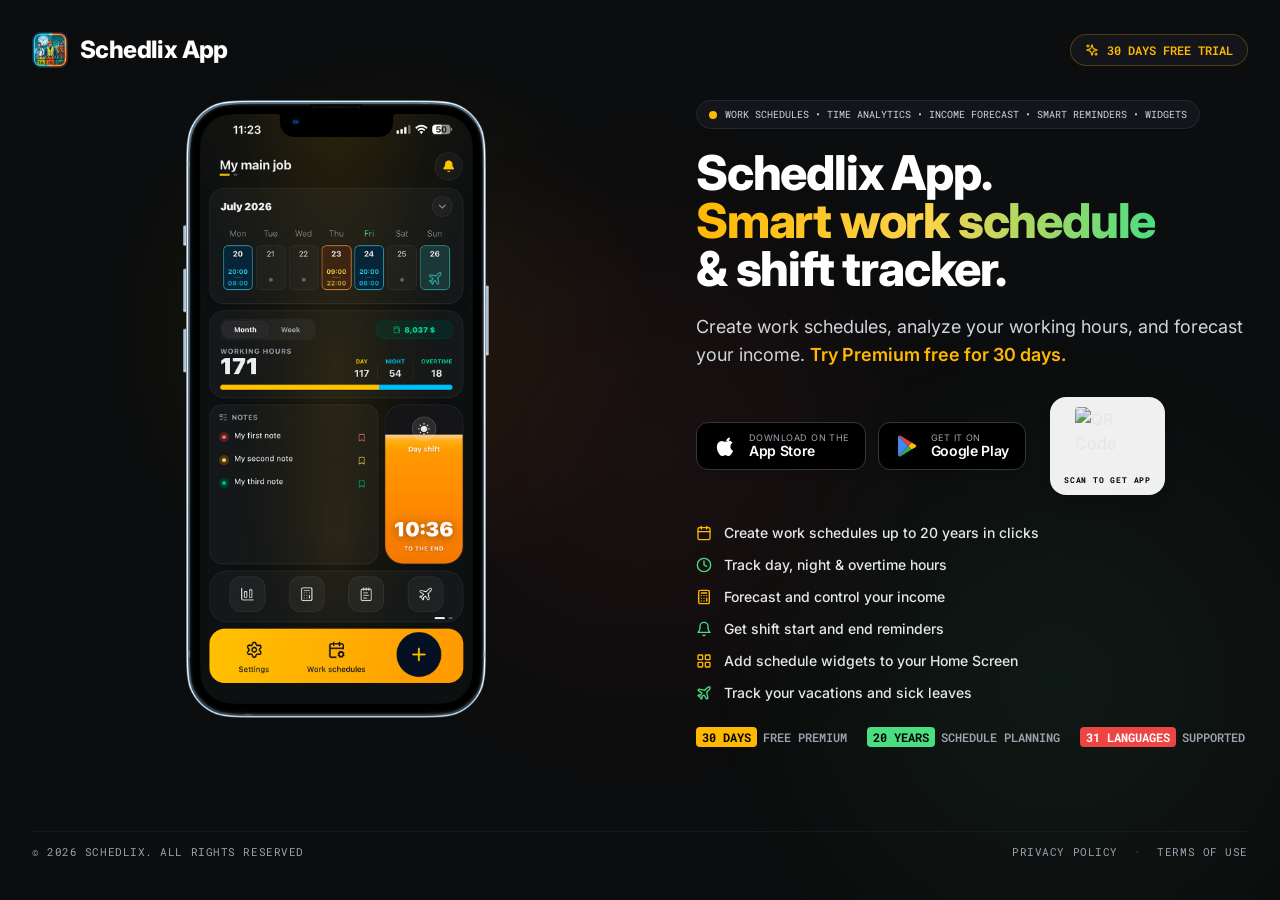
==== index.html @ b30e548a "Update index.html" ====
<!DOCTYPE html>
<html lang="en" class="h-full">
<head>
    <meta charset="UTF-8">
    <meta name="viewport" content="width=device-width, initial-scale=1.0, viewport-fit=cover">
    <title>Schedlix — Smart Work Schedule & Shift Tracker, Hours & Income</title>
    <meta name="description" content="Schedlix — smart work schedule and shift tracker. Analyze working hours and forecast your income. Try Premium free for 30 days." />
    
    <!-- Alternate Language Links for SEO -->
    <link rel="alternate" hreflang="en" href="https://schedlix-app.github.io/">
    <link rel="alternate" hreflang="uk" href="https://schedlix-app.github.io/ua/">
    <link rel="alternate" hreflang="x-default" href="https://schedlix-app.github.io/">

    <!-- Mobile Status Bar & Theme Color (Matches Dark App Theme) -->
    <meta name="theme-color" content="#0c0d0e">
    <meta name="theme-color" media="(prefers-color-scheme: dark)" content="#0c0d0e">
    <meta name="theme-color" media="(prefers-color-scheme: light)" content="#0c0d0e">
    <meta name="color-scheme" content="dark">
    <meta name="apple-mobile-web-app-capable" content="yes">
    <meta name="apple-mobile-web-app-status-bar-style" content="black-translucent">
    <meta name="msapplication-navbutton-color" content="#0c0d0e">

    <!-- Preload Hero LCP Image -->
    <link rel="preload" as="image" href="ENG/mockup1.png" type="image/png" fetchpriority="high">

    <!-- Favicon & App Icons -->
    <link rel="icon" type="image/x-icon" href="favicon.ico">
    <link rel="icon" type="image/png" sizes="32x32" href="favicon-32x32.png">
    <link rel="icon" type="image/png" sizes="16x16" href="favicon-16x16.png">
    <link rel="apple-touch-icon" sizes="180x180" href="apple-touch-icon.png">
    <link rel="manifest" href="site.webmanifest">

    <!-- Production Compiled Stylesheet (0 render-blocking JS, instant render) -->
    <link rel="stylesheet" href="style.css?v=2.0">

    <!-- Non-render-blocking Google Fonts with preconnect & async load -->
    <link rel="preconnect" href="https://fonts.googleapis.com">
    <link rel="preconnect" href="https://fonts.gstatic.com" crossorigin>
    <link rel="preload" as="style" href="https://fonts.googleapis.com/css2?family=Inter:wght@400;500;600;700;800&family=Roboto+Mono:wght@500;700&display=swap">
    <link rel="stylesheet" href="https://fonts.googleapis.com/css2?family=Inter:wght@400;500;600;700;800&family=Roboto+Mono:wght@500;700&display=swap" media="print" onload="this.media='all'">
    <noscript>
        <link rel="stylesheet" href="https://fonts.googleapis.com/css2?family=Inter:wght@400;500;600;700;800&family=Roboto+Mono:wght@500;700&display=swap">
    </noscript>
    <style>
        /* Reddish Neon Glow between mockup and hero text (Desktop Only) */
        .ambient-glow-red {
            display: none;
        }
        @media (min-width: 1024px) {
            .ambient-glow-red {
                display: block;
                position: fixed;
                top: 50%;
                left: 50%;
                transform: translate(-50%, -50%);
                width: 48vw;
                height: 48vw;
                max-width: 600px;
                max-height: 600px;
                background: radial-gradient(circle, rgba(239, 68, 68, 0.065) 0%, rgba(220, 38, 38, 0.035) 45%, rgba(239, 68, 68, 0) 70%);
                filter: blur(50px);
                z-index: 0;
                pointer-events: none;
            }
        }
    </style>
</head>
<body class="min-h-screen flex flex-col justify-between font-sans antialiased selection:bg-app-yellow selection:text-black overflow-x-hidden sm:p-6 lg:p-8">

    <!-- Ambient Glow Backgrounds -->
    <div class="ambient-glow-yellow"></div>
    <div class="ambient-glow-red"></div>
    <div class="ambient-glow-green"></div>

    <!-- Header -->
    <header class="w-full max-w-6xl xl:max-w-7xl mx-auto flex items-center justify-end lg:justify-between relative z-10 shrink-0 mb-2 sm:mb-6">
        <a href="https://schedlix-app.github.io/" class="hidden lg:flex items-center gap-3 group cursor-pointer">
            <div class="w-9 h-9 bg-app-panel border border-app-border rounded-lg flex items-center justify-center text-app-yellow shadow-md group-hover:border-app-yellow/50 transition-colors overflow-hidden [transform:translateZ(0)]" style="border-radius: 8px;">
                <img src="img/icon.png" alt="Schedlix Logo" width="36" height="36" class="w-full h-full object-cover rounded-lg" style="border-radius: 8px;" onerror="this.style.display='none'">
            </div>
            <span class="text-2xl font-extrabold tracking-tight text-white group-hover:text-app-yellow transition-colors">Schedlix App</span>
        </a>
        
        <div class="trial-badge flex items-center gap-2 bg-app-panel/90 border border-app-yellow/45 px-3.5 py-1.5 rounded-full text-xs font-mono text-app-yellow shrink-0">
            <svg class="w-3.5 h-3.5 shrink-0 animate-pulse" viewBox="0 0 24 24" fill="none" stroke="currentColor" stroke-width="2" stroke-linecap="round" stroke-linejoin="round">
                <path d="m12 3-1.912 5.813a2 2 0 0 1-1.275 1.275L3 12l5.813 1.912a2 2 0 0 1 1.275 1.275L12 21l1.912-5.813a2 2 0 0 1 1.275-1.275L21 12l-5.813-1.912a2 2 0 0 1-1.275-1.275L12 3Z"/>
                <path d="M5 3v4"/>
                <path d="M19 17v4"/>
                <path d="M3 5h4"/>
                <path d="M17 19h4"/>
            </svg>
            <span class="font-semibold whitespace-nowrap">30 DAYS FREE TRIAL</span>
        </div>
    </header>

    <!-- Main Hero Center Section -->
    <main class="w-full max-w-6xl xl:max-w-7xl mx-auto my-0 lg:my-auto flex-grow flex flex-col lg:flex-row items-center lg:items-start justify-center gap-1 sm:gap-6 lg:gap-14 relative z-10 py-0 sm:py-4 lg:py-2">
        
        <!-- Mobile-Only Top Text (Appears First on Mobile) -->
        <div class="block lg:hidden w-full text-left pt-0">
            <h1 class="hero-title">
                <span class="block">Schedlix App.</span>
                <span class="text-transparent bg-clip-text bg-gradient-to-r from-app-yellow via-amber-300 to-app-green whitespace-nowrap">Smart work schedule</span><br>
                <span class="whitespace-nowrap">& shift tracker.</span>
            </h1>

            <!-- Mobile Download Badges (Above Mockup - Centered) -->
            <div class="flex flex-wrap items-center justify-center gap-3.5" style="margin-top: 22px; margin-bottom: 22px;">
                <!-- App Store Button -->
                <a href="https://apps.apple.com/us/app/schedlix/id6773795953" target="_blank" rel="noopener noreferrer" class="inline-flex items-center gap-3.5 bg-black hover:bg-[#1a1c22] border border-[#333742] text-white px-5 py-3 rounded-2xl transition-all shadow-lg hover:scale-[1.02] active:scale-95">
                    <svg class="w-7 h-7 fill-current shrink-0" viewBox="0 0 24 24">
                        <path d="M18.71 19.5c-.83 1.24-1.71 2.45-3.05 2.47-1.34.03-1.77-.79-3.29-.79-1.53 0-2 .77-3.27.82-1.31.05-2.3-1.32-3.14-2.53C4.25 17 2.94 12.45 4.7 9.39c.87-1.52 2.43-2.48 4.12-2.51 1.28-.02 2.5.87 3.29.87.78 0 2.26-1.07 3.81-.91.65.03 2.47.26 3.64 1.98-.09.06-2.17 1.28-2.15 3.81.03 3.02 2.65 4.03 2.68 4.04-.03.07-.42 1.44-1.38 2.83M15.97 6.37c.61-.75 1.04-1.8 0.92-2.85-.9.04-2 .6-2.65 1.35-.58.67-1.09 1.74-.95 2.77.99.08 2.03-.52 2.68-1.27z"/>
                    </svg>
                    <div class="flex flex-col text-left">
                        <span class="text-[10px] uppercase tracking-wider text-gray-400 leading-none mb-0.5">Download on the</span>
                        <span class="text-base font-bold tracking-tight leading-tight">App Store</span>
                    </div>
                </a>

                <!-- Google Play Button -->
                <button onclick="alert('Android version coming soon!')" type="button" class="inline-flex items-center gap-3.5 bg-black hover:bg-[#1a1c22] border border-[#333742] text-white px-5 py-3 rounded-2xl transition-all shadow-lg hover:scale-[1.02] active:scale-95 text-left">
                    <svg class="w-7 h-7 shrink-0" viewBox="0 0 24 24">
                        <path fill="#4285F4" d="M3.61 1.81L13.19 12 3.61 22.19c-.36-.36-.61-.91-.61-1.59V3.4c0-.68.25-1.23.61-1.59z"/>
                        <path fill="#FBBC04" d="M16.59 8.61L13.19 12l3.4 3.39 3.87-2.23c1.1-.64 1.1-1.68 0-2.32l-3.87-2.23z"/>
                        <path fill="#EA4335" d="M13.19 12L3.61 1.81c.5-.5 1.34-.56 2.09-.13l10.89 6.93L13.19 12z"/>
                        <path fill="#34A853" d="M13.19 12l3.4 3.39-10.89 6.93c-.75.43-1.59.37-2.09-.13L13.19 12z"/>
                    </svg>
                    <div class="flex flex-col text-left">
                        <span class="text-[10px] uppercase tracking-wider text-gray-400 leading-none mb-0.5">GET IT ON</span>
                        <span class="text-base font-bold tracking-tight leading-tight">Google Play</span>
                    </div>
                </button>
            </div>

            <p class="text-gray-200 text-[16px] sm:text-lg leading-relaxed font-normal mb-3.5">
                Create work schedules, analyze your working hours, and forecast your income. 
                <span class="text-app-yellow font-semibold">Try Premium free for 30 days.</span>
            </p>
        </div>

        <!-- Left Side (Desktop) / 2nd Element (Mobile): Phone Mockup Slideshow -->
        <div class="w-full lg:w-1/2 flex flex-col items-center justify-center shrink-0 my-0 py-0">
            <div class="phone-slideshow-container flex items-center justify-center relative -mx-4 sm:mx-auto my-0 py-0 w-[calc(100%+2rem)] sm:w-full">
                <img id="mockup1" src="ENG/mockup1.png" alt="Schedlix App Screen" fetchpriority="high" decoding="sync" width="1114" height="1764" class="mockup-img absolute inset-0 w-full h-full object-contain object-top transition-opacity duration-700 ease-in-out opacity-100 z-10" style="opacity: 1;">
                <img id="mockup2" src="ENG/mockup2.png" alt="Schedlix App Screen" decoding="async" width="1114" height="1764" class="mockup-img absolute inset-0 w-full h-full object-contain object-top transition-opacity duration-700 ease-in-out opacity-0 z-10" style="opacity: 0;">
            </div>

            <!-- Mobile-Only Download Badges (Immediately Below Mockup) -->
            <div class="flex lg:hidden flex-wrap items-center justify-center gap-3.5 mt-4 sm:mt-5 mb-2">
                <!-- App Store Button -->
                <a href="https://apps.apple.com/us/app/schedlix/id6773795953" target="_blank" rel="noopener noreferrer" class="inline-flex items-center gap-3.5 bg-black hover:bg-[#1a1c22] border border-[#333742] text-white px-5 py-3 rounded-2xl transition-all shadow-lg hover:scale-[1.02] active:scale-95">
                    <svg class="w-7 h-7 fill-current shrink-0" viewBox="0 0 24 24">
                        <path d="M18.71 19.5c-.83 1.24-1.71 2.45-3.05 2.47-1.34.03-1.77-.79-3.29-.79-1.53 0-2 .77-3.27.82-1.31.05-2.3-1.32-3.14-2.53C4.25 17 2.94 12.45 4.7 9.39c.87-1.52 2.43-2.48 4.12-2.51 1.28-.02 2.5.87 3.29.87.78 0 2.26-1.07 3.81-.91.65.03 2.47.26 3.64 1.98-.09.06-2.17 1.28-2.15 3.81.03 3.02 2.65 4.03 2.68 4.04-.03.07-.42 1.44-1.38 2.83M15.97 6.37c.61-.75 1.04-1.8 0.92-2.85-.9.04-2 .6-2.65 1.35-.58.67-1.09 1.74-.95 2.77.99.08 2.03-.52 2.68-1.27z"/>
                    </svg>
                    <div class="flex flex-col text-left">
                        <span class="text-[10px] uppercase tracking-wider text-gray-400 leading-none mb-0.5">Download on the</span>
                        <span class="text-base font-bold tracking-tight leading-tight">App Store</span>
                    </div>
                </a>

                <!-- Google Play Button -->
                <button onclick="alert('Android version coming soon!')" type="button" class="inline-flex items-center gap-3.5 bg-black hover:bg-[#1a1c22] border border-[#333742] text-white px-5 py-3 rounded-2xl transition-all shadow-lg hover:scale-[1.02] active:scale-95 text-left">
                    <svg class="w-7 h-7 shrink-0" viewBox="0 0 24 24">
                        <path fill="#4285F4" d="M3.61 1.81L13.19 12 3.61 22.19c-.36-.36-.61-.91-.61-1.59V3.4c0-.68.25-1.23.61-1.59z"/>
                        <path fill="#FBBC04" d="M16.59 8.61L13.19 12l3.4 3.39 3.87-2.23c1.1-.64 1.1-1.68 0-2.32l-3.87-2.23z"/>
                        <path fill="#EA4335" d="M13.19 12L3.61 1.81c.5-.5 1.34-.56 2.09-.13l10.89 6.93L13.19 12z"/>
                        <path fill="#34A853" d="M13.19 12l3.4 3.39-10.89 6.93c-.75.43-1.59.37-2.09-.13L13.19 12z"/>
                    </svg>
                    <div class="flex flex-col text-left">
                        <span class="text-[10px] uppercase tracking-wider text-gray-400 leading-none mb-0.5">GET IT ON</span>
                        <span class="text-base font-bold tracking-tight leading-tight">Google Play</span>
                    </div>
                </button>
            </div>
        </div>

        <!-- Right Side: Content Column (Top-aligned with Phone Mockup) -->
        <div class="w-full lg:w-1/2 flex flex-col justify-start lg:pt-0">
            
            <!-- Desktop-Only Text Header -->
            <div class="hidden lg:block">
                <div class="inline-flex items-center gap-2 px-3 py-1.5 rounded-full bg-app-panel/90 border border-app-border text-[10px] xl:text-[11px] font-mono text-gray-300 uppercase tracking-normal mb-4 lg:mb-5 shadow-sm whitespace-nowrap">
                    <span class="w-2 h-2 rounded-full bg-app-yellow animate-pulse shrink-0"></span>
                    <span>Work Schedules • Time Analytics • Income Forecast • Smart Reminders • Widgets</span>
                </div>
                <h1 class="text-4xl xl:text-5xl font-extrabold leading-[1.1] mb-4 lg:mb-5 text-white tracking-tight">
                    <span class="block">Schedlix App.</span>
                    <span class="text-transparent bg-clip-text bg-gradient-to-r from-app-yellow via-amber-300 to-app-green whitespace-nowrap">Smart work schedule</span><br>
                    <span class="whitespace-nowrap">& shift tracker.</span>
                </h1>
                <p class="text-gray-300 text-base xl:text-lg leading-relaxed mb-6 lg:mb-7 max-w-xl font-normal">
                    Create work schedules, analyze your working hours, and forecast your income. 
                    <span class="text-app-yellow font-semibold">Try Premium free for 30 days.</span>
                </p>
            </div>

            <!-- Desktop-Only Download Badges + QR Code -->
            <div class="hidden lg:flex flex-wrap items-center justify-start gap-6 mb-6 lg:mb-7">
                <!-- Badges -->
                <div class="flex items-center gap-3 shrink-0">
                    <!-- App Store Button -->
                    <a href="https://apps.apple.com/us/app/schedlix/id6773795953" target="_blank" rel="noopener noreferrer" class="inline-flex items-center gap-3 bg-black hover:bg-[#1a1c22] border border-[#333742] text-white px-4 py-2.5 rounded-xl transition-all shadow-md hover:scale-[1.02]">
                        <svg class="w-6 h-6 fill-current shrink-0" viewBox="0 0 24 24">
                            <path d="M18.71 19.5c-.83 1.24-1.71 2.45-3.05 2.47-1.34.03-1.77-.79-3.29-.79-1.53 0-2 .77-3.27.82-1.31.05-2.3-1.32-3.14-2.53C4.25 17 2.94 12.45 4.7 9.39c.87-1.52 2.43-2.48 4.12-2.51 1.28-.02 2.5.87 3.29.87.78 0 2.26-1.07 3.81-.91.65.03 2.47.26 3.64 1.98-.09.06-2.17 1.28-2.15 3.81.03 3.02 2.65 4.03 2.68 4.04-.03.07-.42 1.44-1.38 2.83M15.97 6.37c.61-.75 1.04-1.8 0.92-2.85-.9.04-2 .6-2.65 1.35-.58.67-1.09 1.74-.95 2.77.99.08 2.03-.52 2.68-1.27z"/>
                        </svg>
                        <div class="flex flex-col text-left">
                            <span class="text-[9px] uppercase tracking-wider text-gray-400 leading-none">Download on the</span>
                            <span class="text-sm font-semibold tracking-tight leading-tight">App Store</span>
                        </div>
                    </a>

                    <!-- Google Play Button -->
                    <button onclick="alert('Android version coming soon!')" type="button" class="inline-flex items-center gap-3 bg-black hover:bg-[#1a1c22] border border-[#333742] text-white px-4 py-2.5 rounded-xl transition-all shadow-md hover:scale-[1.02] text-left">
                        <svg class="w-6 h-6 shrink-0" viewBox="0 0 24 24">
                            <path fill="#4285F4" d="M3.61 1.81L13.19 12 3.61 22.19c-.36-.36-.61-.91-.61-1.59V3.4c0-.68.25-1.23.61-1.59z"/>
                            <path fill="#FBBC04" d="M16.59 8.61L13.19 12l3.4 3.39 3.87-2.23c1.1-.64 1.1-1.68 0-2.32l-3.87-2.23z"/>
                            <path fill="#EA4335" d="M13.19 12L3.61 1.81c.5-.5 1.34-.56 2.09-.13l10.89 6.93L13.19 12z"/>
                            <path fill="#34A853" d="M13.19 12l3.4 3.39-10.89 6.93c-.75.43-1.59.37-2.09-.13L13.19 12z"/>
                        </svg>
                        <div class="flex flex-col text-left">
                            <span class="text-[9px] uppercase tracking-wider text-gray-400 leading-none">GET IT ON</span>
                            <span class="text-sm font-semibold tracking-tight leading-tight">Google Play</span>
                        </div>
                    </button>
                </div>

                <!-- QR Code -->
                <div class="bg-[#f0f0f0] rounded-2xl p-2.5 flex flex-col items-center justify-center w-[115px] shadow-lg hover:scale-105 transition-transform shrink-0">
                    <img src="https://api.qrserver.com/v1/create-qr-code/?size=120x120&data=https://schedlix-app.github.io/&color=121212&bgcolor=f0f0f0" alt="QR Code" class="w-16 h-16 mb-1 rounded mix-blend-multiply">
                    <span class="font-mono text-[8px] font-bold text-black uppercase tracking-widest text-center leading-tight">Scan to get app</span>
                </div>
            </div>

            <!-- Features List -->
            <div class="flex flex-col gap-2.5 lg:gap-3 my-6 sm:my-0 sm:mb-5 lg:mb-6 max-w-xl w-fit mx-auto lg:mx-0">
                <div class="flex items-center gap-3 text-sm text-gray-200">
                    <svg class="w-4 h-4 text-app-yellow shrink-0" viewBox="0 0 24 24" fill="none" stroke="currentColor" stroke-width="2" stroke-linecap="round" stroke-linejoin="round"><path d="M8 2v4"/><path d="M16 2v4"/><rect width="18" height="18" x="3" y="4" rx="2"/><path d="M3 10h18"/></svg>
                    <span class="font-medium">Create work schedules up to 20 years in clicks</span>
                </div>
                <div class="flex items-center gap-3 text-sm text-gray-200">
                    <svg class="w-4 h-4 text-app-green shrink-0" viewBox="0 0 24 24" fill="none" stroke="currentColor" stroke-width="2" stroke-linecap="round" stroke-linejoin="round"><circle cx="12" cy="12" r="10"/><polyline points="12 6 12 12 16 14"/></svg>
                    <span class="font-medium">Track day, night & overtime hours</span>
                </div>
                <div class="flex items-center gap-3 text-sm text-gray-200">
                    <svg class="w-4 h-4 text-app-yellow shrink-0" viewBox="0 0 24 24" fill="none" stroke="currentColor" stroke-width="2" stroke-linecap="round" stroke-linejoin="round"><rect width="16" height="20" x="4" y="2" rx="2"/><line x1="8" x2="16" y1="6" y2="6"/><line x1="16" x2="16" y1="14" y2="18"/><path d="M16 10h.01"/><path d="M12 10h.01"/><path d="M8 10h.01"/><path d="M12 14h.01"/><path d="M8 14h.01"/><path d="M12 18h.01"/><path d="M8 18h.01"/></svg>
                    <span class="font-medium">Forecast and control your income</span>
                </div>
                <div class="flex items-center gap-3 text-sm text-gray-200">
                    <svg class="w-4 h-4 text-app-green shrink-0" viewBox="0 0 24 24" fill="none" stroke="currentColor" stroke-width="2" stroke-linecap="round" stroke-linejoin="round"><path d="M6 8a6 6 0 0 1 12 0c0 7 3 9 3 9H3s3-2 3-9"/><path d="M10.3 21a1.94 1.94 0 0 0 3.4 0"/></svg>
                    <span class="font-medium">Get shift start and end reminders</span>
                </div>
                <div class="flex items-center gap-3 text-sm text-gray-200">
                    <svg class="w-4 h-4 text-app-yellow shrink-0" viewBox="0 0 24 24" fill="none" stroke="currentColor" stroke-width="2" stroke-linecap="round" stroke-linejoin="round"><rect width="7" height="7" x="3" y="3" rx="1"/><rect width="7" height="7" x="14" y="3" rx="1"/><rect width="7" height="7" x="14" y="14" rx="1"/><rect width="7" height="7" x="3" y="14" rx="1"/></svg>
                    <span class="font-medium">Add schedule widgets to your Home Screen</span>
                </div>
                <div class="flex items-center gap-3 text-sm text-gray-200">
                    <svg class="w-4 h-4 text-app-green shrink-0" viewBox="0 0 24 24" fill="none" stroke="currentColor" stroke-width="2" stroke-linecap="round" stroke-linejoin="round"><path d="M17.8 19.2 16 11l3.5-3.5C21 6 21.5 4 21 3c-1-.5-3 0-4.5 1.5L13 8 4.8 6.2c-.5-.1-.9.1-1.1.5l-.3.5c-.2.5-.1 1 .3 1.3L9 12l-2 3H4l-1 1 3 2 2 3 1-1v-3l3-2 3.5 5.3c.3.4.8.5 1.3.3l.5-.2c.4-.3.6-.7.5-1.2z"/></svg>
                    <span class="font-medium">Track your vacations and sick leaves</span>
                </div>
            </div>

            <!-- Stats / Badges (Strict 1 Row on All Devices) -->
            <div class="stats-badges-row">
                <div class="stats-badge-item">
                    <span class="bg-app-yellow text-black text-[8px] sm:text-xs px-1.5 py-0.5 rounded font-bold whitespace-nowrap">30 DAYS</span>
                    <span class="whitespace-nowrap">Free Premium</span>
                </div>
                <div class="stats-badge-item">
                    <span class="bg-app-green text-black text-[8px] sm:text-xs px-1.5 py-0.5 rounded font-bold whitespace-nowrap">20 YEARS</span>
                    <span class="whitespace-nowrap">Schedule Planning</span>
                </div>
                <div class="stats-badge-item">
                    <span class="bg-red-500 text-white text-[8px] sm:text-xs px-1.5 py-0.5 rounded font-bold whitespace-nowrap">31 LANGUAGES</span>
                    <span class="whitespace-nowrap">Supported</span>
                </div>
            </div>

        </div>
    </main>

    <!-- Footer -->
    <footer class="w-full max-w-6xl xl:max-w-7xl mx-auto py-2 relative z-10 flex flex-col sm:flex-row items-center justify-between gap-2 font-mono text-[11px] text-app-muted uppercase tracking-wider shrink-0 border-t border-app-border/50 pt-3">
        <p>&copy; 2026 Schedlix. ALL RIGHTS RESERVED</p>
        <div class="flex items-center gap-4">
            <a href="https://schedlix-app.github.io/legal/privacy.html" target="_blank" rel="noopener noreferrer" class="hover:text-white transition-colors duration-200">PRIVACY POLICY</a>
            <span class="text-app-border">•</span>
            <a href="https://schedlix-app.github.io/legal/terms.html" target="_blank" rel="noopener noreferrer" class="hover:text-white transition-colors duration-200">TERMS OF USE</a>
        </div>
    </footer>

    <!-- Image Preloader & Slideshow Script -->
    <script>
        const totalMockups = 11;
        const preloadedImages = [];

        // Preload all 11 mockups into browser cache from ENG folder
        for (let i = 1; i <= totalMockups; i++) {
            const img = new Image();
            img.src = `ENG/mockup${i}.png`;
            preloadedImages.push(img);
        }

        let currentIndex = 0;
        let activeElement = 1;
        const imgEl1 = document.getElementById('mockup1');
        const imgEl2 = document.getElementById('mockup2');

        function switchSlide() {
            const nextIndex = (currentIndex + 1) % totalMockups;
            const nextSrc = `ENG/mockup${nextIndex + 1}.png`;

            if (activeElement === 1) {
                imgEl2.src = nextSrc;
                imgEl2.style.opacity = '1';
                imgEl1.style.opacity = '0';
                activeElement = 2;
            } else {
                imgEl1.src = nextSrc;
                imgEl1.style.opacity = '1';
                imgEl2.style.opacity = '0';
                activeElement = 1;
            }
            currentIndex = nextIndex;
        }

        // Polite delay before first transition to guarantee instant, rock-solid LCP registration
        setTimeout(() => {
            setInterval(switchSlide, 3200);
        }, 4500);
    </script>
</body>
</html>
---- style.css ----
*,:after,:before{--tw-border-spacing-x:0;--tw-border-spacing-y:0;--tw-translate-x:0;--tw-translate-y:0;--tw-rotate:0;--tw-skew-x:0;--tw-skew-y:0;--tw-scale-x:1;--tw-scale-y:1;--tw-pan-x: ;--tw-pan-y: ;--tw-pinch-zoom: ;--tw-scroll-snap-strictness:proximity;--tw-gradient-from-position: ;--tw-gradient-via-position: ;--tw-gradient-to-position: ;--tw-ordinal: ;--tw-slashed-zero: ;--tw-numeric-figure: ;--tw-numeric-spacing: ;--tw-numeric-fraction: ;--tw-ring-inset: ;--tw-ring-offset-width:0px;--tw-ring-offset-color:#fff;--tw-ring-color:rgba(59,130,246,.5);--tw-ring-offset-shadow:0 0 #0000;--tw-ring-shadow:0 0 #0000;--tw-shadow:0 0 #0000;--tw-shadow-colored:0 0 #0000;--tw-blur: ;--tw-brightness: ;--tw-contrast: ;--tw-grayscale: ;--tw-hue-rotate: ;--tw-invert: ;--tw-saturate: ;--tw-sepia: ;--tw-drop-shadow: ;--tw-backdrop-blur: ;--tw-backdrop-brightness: ;--tw-backdrop-contrast: ;--tw-backdrop-grayscale: ;--tw-backdrop-hue-rotate: ;--tw-backdrop-invert: ;--tw-backdrop-opacity: ;--tw-backdrop-saturate: ;--tw-backdrop-sepia: ;--tw-contain-size: ;--tw-contain-layout: ;--tw-contain-paint: ;--tw-contain-style: }::backdrop{--tw-border-spacing-x:0;--tw-border-spacing-y:0;--tw-translate-x:0;--tw-translate-y:0;--tw-rotate:0;--tw-skew-x:0;--tw-skew-y:0;--tw-scale-x:1;--tw-scale-y:1;--tw-pan-x: ;--tw-pan-y: ;--tw-pinch-zoom: ;--tw-scroll-snap-strictness:proximity;--tw-gradient-from-position: ;--tw-gradient-via-position: ;--tw-gradient-to-position: ;--tw-ordinal: ;--tw-slashed-zero: ;--tw-numeric-figure: ;--tw-numeric-spacing: ;--tw-numeric-fraction: ;--tw-ring-inset: ;--tw-ring-offset-width:0px;--tw-ring-offset-color:#fff;--tw-ring-color:rgba(59,130,246,.5);--tw-ring-offset-shadow:0 0 #0000;--tw-ring-shadow:0 0 #0000;--tw-shadow:0 0 #0000;--tw-shadow-colored:0 0 #0000;--tw-blur: ;--tw-brightness: ;--tw-contrast: ;--tw-grayscale: ;--tw-hue-rotate: ;--tw-invert: ;--tw-saturate: ;--tw-sepia: ;--tw-drop-shadow: ;--tw-backdrop-blur: ;--tw-backdrop-brightness: ;--tw-backdrop-contrast: ;--tw-backdrop-grayscale: ;--tw-backdrop-hue-rotate: ;--tw-backdrop-invert: ;--tw-backdrop-opacity: ;--tw-backdrop-saturate: ;--tw-backdrop-sepia: ;--tw-contain-size: ;--tw-contain-layout: ;--tw-contain-paint: ;--tw-contain-style: }/*! tailwindcss v3.4.17 | MIT License | https://tailwindcss.com*/*,:after,:before{box-sizing:border-box;border:0 solid #e5e7eb}:after,:before{--tw-content:""}:host,html{line-height:1.5;-webkit-text-size-adjust:100%;-moz-tab-size:4;-o-tab-size:4;tab-size:4;font-family:Inter,-apple-system,BlinkMacSystemFont,Segoe UI,Roboto,sans-serif;font-feature-settings:normal;font-variation-settings:normal;-webkit-tap-highlight-color:transparent}body{margin:0;line-height:inherit}hr{height:0;color:inherit;border-top-width:1px}abbr:where([title]){-webkit-text-decoration:underline dotted;text-decoration:underline dotted}h1,h2,h3,h4,h5,h6{font-size:inherit;font-weight:inherit}a{color:inherit;text-decoration:inherit}b,strong{font-weight:bolder}code,kbd,pre,samp{font-family:Roboto Mono,monospace;font-feature-settings:normal;font-variation-settings:normal;font-size:1em}small{font-size:80%}sub,sup{font-size:75%;line-height:0;position:relative;vertical-align:baseline}sub{bottom:-.25em}sup{top:-.5em}table{text-indent:0;border-color:inherit;border-collapse:collapse}button,input,optgroup,select,textarea{font-family:inherit;font-feature-settings:inherit;font-variation-settings:inherit;font-size:100%;font-weight:inherit;line-height:inherit;letter-spacing:inherit;color:inherit;margin:0;padding:0}button,select{text-transform:none}button,input:where([type=button]),input:where([type=reset]),input:where([type=submit]){-webkit-appearance:button;background-color:transparent;background-image:none}:-moz-focusring{outline:auto}:-moz-ui-invalid{box-shadow:none}progress{vertical-align:baseline}::-webkit-inner-spin-button,::-webkit-outer-spin-button{height:auto}[type=search]{-webkit-appearance:textfield;outline-offset:-2px}::-webkit-search-decoration{-webkit-appearance:none}::-webkit-file-upload-button{-webkit-appearance:button;font:inherit}summary{display:list-item}blockquote,dd,dl,figure,h1,h2,h3,h4,h5,h6,hr,p,pre{margin:0}fieldset{margin:0}fieldset,legend{padding:0}menu,ol,ul{list-style:none;margin:0;padding:0}dialog{padding:0}textarea{resize:vertical}input::-moz-placeholder,textarea::-moz-placeholder{opacity:1;color:#9ca3af}input::placeholder,textarea::placeholder{opacity:1;color:#9ca3af}[role=button],button{cursor:pointer}:disabled{cursor:default}audio,canvas,embed,iframe,img,object,svg,video{display:block;vertical-align:middle}img,video{max-width:100%;height:auto}[hidden]:where(:not([hidden=until-found])){display:none}.fixed{position:fixed}.absolute{position:absolute}.relative{position:relative}.inset-0{inset:0}.z-10{z-index:10}.-mx-4{margin-left:-1rem;margin-right:-1rem}.mx-auto{margin-left:auto;margin-right:auto}.my-0{margin-top:0;margin-bottom:0}.my-6{margin-top:1.5rem;margin-bottom:1.5rem}.mb-0\.5{margin-bottom:.125rem}.mb-1{margin-bottom:.25rem}.mb-2{margin-bottom:.5rem}.mb-2\.5{margin-bottom:.625rem}.mb-3\.5{margin-bottom:.875rem}.mb-4{margin-bottom:1rem}.mb-6{margin-bottom:1.5rem}.mt-4{margin-top:1rem}.block{display:block}.flex{display:flex}.inline-flex{display:inline-flex}.hidden{display:none}.h-16{height:4rem}.h-2{height:.5rem}.h-3\.5{height:.875rem}.h-4{height:1rem}.h-6{height:1.5rem}.h-7{height:1.75rem}.h-9{height:2.25rem}.h-full{height:100%}.min-h-screen{min-height:100vh}.w-16{width:4rem}.w-2{width:.5rem}.w-3\.5{width:.875rem}.w-4{width:1rem}.w-6{width:1.5rem}.w-7{width:1.75rem}.w-9{width:2.25rem}.w-\[115px\]{width:115px}.w-\[calc\(100\%\+2rem\)\]{width:calc(100% + 2rem)}.w-fit{width:-moz-fit-content;width:fit-content}.w-full{width:100%}.max-w-6xl{max-width:72rem}.max-w-xl{max-width:36rem}.flex-shrink{flex-shrink:1}.shrink-0{flex-shrink:0}.flex-grow{flex-grow:1}.transform{transform:translate(var(--tw-translate-x),var(--tw-translate-y)) rotate(var(--tw-rotate)) skewX(var(--tw-skew-x)) skewY(var(--tw-skew-y)) scaleX(var(--tw-scale-x)) scaleY(var(--tw-scale-y))}@keyframes pulse{50%{opacity:.5}}.animate-pulse{animation:pulse 2s cubic-bezier(.4,0,.6,1) infinite}.cursor-pointer{cursor:pointer}.flex-col{flex-direction:column}.flex-wrap{flex-wrap:wrap}.flex-nowrap{flex-wrap:nowrap}.items-center{align-items:center}.justify-start{justify-content:flex-start}.justify-end{justify-content:flex-end}.justify-center{justify-content:center}.justify-between{justify-content:space-between}.gap-1{gap:.25rem}.gap-1\.5{gap:.375rem}.gap-2{gap:.5rem}.gap-2\.5{gap:.625rem}.gap-3{gap:.75rem}.gap-3\.5{gap:.875rem}.gap-4{gap:1rem}.gap-6{gap:1.5rem}.overflow-hidden{overflow:hidden}.overflow-x-hidden{overflow-x:hidden}.whitespace-nowrap{white-space:nowrap}.rounded{border-radius:.25rem}.rounded-2xl{border-radius:1rem}.rounded-full{border-radius:9999px}.rounded-xl{border-radius:.75rem}.border{border-width:1px}.border-t{border-top-width:1px}.border-\[\#333742\]{--tw-border-opacity:1;border-color:rgb(51 55 66/var(--tw-border-opacity,1))}.border-app-border{--tw-border-opacity:1;border-color:rgb(35 39 48/var(--tw-border-opacity,1))}.border-app-border\/50{border-color:rgba(35,39,48,.5)}.bg-\[\#f0f0f0\]{--tw-bg-opacity:1;background-color:rgb(240 240 240/var(--tw-bg-opacity,1))}.bg-app-green{--tw-bg-opacity:1;background-color:rgb(74 222 128/var(--tw-bg-opacity,1))}.bg-app-panel{--tw-bg-opacity:1;background-color:rgb(21 23 28/var(--tw-bg-opacity,1))}.bg-app-panel\/90{background-color:rgba(21,23,28,.9)}.bg-app-yellow{--tw-bg-opacity:1;background-color:rgb(255 184 0/var(--tw-bg-opacity,1))}.bg-black{--tw-bg-opacity:1;background-color:rgb(0 0 0/var(--tw-bg-opacity,1))}.bg-gradient-to-r{background-image:linear-gradient(to right,var(--tw-gradient-stops))}.from-app-yellow{--tw-gradient-from:#ffb800 var(--tw-gradient-from-position);--tw-gradient-to:rgba(255,184,0,0) var(--tw-gradient-to-position);--tw-gradient-stops:var(--tw-gradient-from),var(--tw-gradient-to)}.via-amber-300{--tw-gradient-to:rgba(252,211,77,0) var(--tw-gradient-to-position);--tw-gradient-stops:var(--tw-gradient-from),#fcd34d var(--tw-gradient-via-position),var(--tw-gradient-to)}.to-app-green{--tw-gradient-to:#4ade80 var(--tw-gradient-to-position)}.bg-clip-text{-webkit-background-clip:text;background-clip:text}.fill-current{fill:currentColor}.object-contain{-o-object-fit:contain;object-fit:contain}.object-cover{-o-object-fit:cover;object-fit:cover}.object-top{-o-object-position:top;object-position:top}.p-2\.5{padding:.625rem}.px-1\.5{padding-left:.375rem;padding-right:.375rem}.px-3{padding-left:.75rem;padding-right:.75rem}.px-3\.5{padding-left:.875rem;padding-right:.875rem}.px-4{padding-left:1rem;padding-right:1rem}.px-5{padding-left:1.25rem;padding-right:1.25rem}.py-0{padding-top:0;padding-bottom:0}.py-0\.5{padding-top:.125rem;padding-bottom:.125rem}.py-1\.5{padding-top:.375rem;padding-bottom:.375rem}.py-2{padding-top:.5rem;padding-bottom:.5rem}.py-2\.5{padding-top:.625rem;padding-bottom:.625rem}.py-3{padding-top:.75rem;padding-bottom:.75rem}.pb-0{padding-bottom:0}.pt-0{padding-top:0}.pt-3{padding-top:.75rem}.text-left{text-align:left}.text-center{text-align:center}.font-mono{font-family:Roboto Mono,monospace}.font-sans{font-family:Inter,-apple-system,BlinkMacSystemFont,Segoe UI,Roboto,sans-serif}.text-2xl{font-size:1.5rem;line-height:2rem}.text-4xl{font-size:2.25rem;line-height:2.5rem}.text-\[10px\]{font-size:10px}.text-\[11px\]{font-size:11px}.text-\[16px\]{font-size:16px}.text-\[40px\]{font-size:40px}.text-\[8\.5px\]{font-size:8.5px}.text-\[8px\]{font-size:8px}.text-\[9px\]{font-size:9px}.text-base{font-size:1rem;line-height:1.5rem}.text-sm{font-size:.875rem;line-height:1.25rem}.text-xs{font-size:.75rem;line-height:1rem}.font-bold{font-weight:700}.font-extrabold{font-weight:800}.font-medium{font-weight:500}.font-normal{font-weight:400}.font-semibold{font-weight:600}.uppercase{text-transform:uppercase}.leading-\[1\.05\]{line-height:1.05}.leading-\[1\.1\]{line-height:1.1}.leading-none{line-height:1}.leading-relaxed{line-height:1.625}.leading-tight{line-height:1.25}.tracking-normal{letter-spacing:0}.tracking-tight{letter-spacing:-.025em}.tracking-wide{letter-spacing:.025em}.tracking-wider{letter-spacing:.05em}.tracking-widest{letter-spacing:.1em}.text-app-border{--tw-text-opacity:1;color:rgb(35 39 48/var(--tw-text-opacity,1))}.text-app-green{--tw-text-opacity:1;color:rgb(74 222 128/var(--tw-text-opacity,1))}.text-app-muted{--tw-text-opacity:1;color:rgb(156 163 175/var(--tw-text-opacity,1))}.text-app-yellow{--tw-text-opacity:1;color:rgb(255 184 0/var(--tw-text-opacity,1))}.text-black{--tw-text-opacity:1;color:rgb(0 0 0/var(--tw-text-opacity,1))}.text-gray-200{--tw-text-opacity:1;color:rgb(229 231 235/var(--tw-text-opacity,1))}.text-gray-300{--tw-text-opacity:1;color:rgb(209 213 219/var(--tw-text-opacity,1))}.text-gray-400{--tw-text-opacity:1;color:rgb(156 163 175/var(--tw-text-opacity,1))}.text-transparent{color:transparent}.text-white{--tw-text-opacity:1;color:rgb(255 255 255/var(--tw-text-opacity,1))}.antialiased{-webkit-font-smoothing:antialiased;-moz-osx-font-smoothing:grayscale}.opacity-0{opacity:0}.opacity-100{opacity:1}.mix-blend-multiply{mix-blend-mode:multiply}.shadow-lg{--tw-shadow:0 10px 15px -3px rgba(0,0,0,.1),0 4px 6px -4px rgba(0,0,0,.1);--tw-shadow-colored:0 10px 15px -3px var(--tw-shadow-color),0 4px 6px -4px var(--tw-shadow-color)}.shadow-lg,.shadow-md{box-shadow:var(--tw-ring-offset-shadow,0 0 #0000),var(--tw-ring-shadow,0 0 #0000),var(--tw-shadow)}.shadow-md{--tw-shadow:0 4px 6px -1px rgba(0,0,0,.1),0 2px 4px -2px rgba(0,0,0,.1);--tw-shadow-colored:0 4px 6px -1px var(--tw-shadow-color),0 2px 4px -2px var(--tw-shadow-color)}.shadow-sm{--tw-shadow:0 1px 2px 0 rgba(0,0,0,.05);--tw-shadow-colored:0 1px 2px 0 var(--tw-shadow-color);box-shadow:var(--tw-ring-offset-shadow,0 0 #0000),var(--tw-ring-shadow,0 0 #0000),var(--tw-shadow)}.drop-shadow{--tw-drop-shadow:drop-shadow(0 1px 2px rgba(0,0,0,.1)) drop-shadow(0 1px 1px rgba(0,0,0,.06))}.drop-shadow,.filter{filter:var(--tw-blur) var(--tw-brightness) var(--tw-contrast) var(--tw-grayscale) var(--tw-hue-rotate) var(--tw-invert) var(--tw-saturate) var(--tw-sepia) var(--tw-drop-shadow)}.transition-all{transition-property:all;transition-timing-function:cubic-bezier(.4,0,.2,1);transition-duration:.15s}.transition-colors{transition-property:color,background-color,border-color,text-decoration-color,fill,stroke;transition-timing-function:cubic-bezier(.4,0,.2,1);transition-duration:.15s}.transition-opacity{transition-property:opacity;transition-timing-function:cubic-bezier(.4,0,.2,1);transition-duration:.15s}.transition-transform{transition-property:transform;transition-timing-function:cubic-bezier(.4,0,.2,1);transition-duration:.15s}.duration-200{transition-duration:.2s}.duration-700{transition-duration:.7s}.ease-in-out{transition-timing-function:cubic-bezier(.4,0,.2,1)}.selection\:bg-app-yellow ::-moz-selection{--tw-bg-opacity:1;background-color:rgb(255 184 0/var(--tw-bg-opacity,1))}.selection\:bg-app-yellow ::selection{--tw-bg-opacity:1;background-color:rgb(255 184 0/var(--tw-bg-opacity,1))}.selection\:text-black ::-moz-selection{--tw-text-opacity:1;color:rgb(0 0 0/var(--tw-text-opacity,1))}.selection\:text-black ::selection{--tw-text-opacity:1;color:rgb(0 0 0/var(--tw-text-opacity,1))}.selection\:bg-app-yellow::-moz-selection{--tw-bg-opacity:1;background-color:rgb(255 184 0/var(--tw-bg-opacity,1))}.selection\:bg-app-yellow::selection{--tw-bg-opacity:1;background-color:rgb(255 184 0/var(--tw-bg-opacity,1))}.selection\:text-black::-moz-selection{--tw-text-opacity:1;color:rgb(0 0 0/var(--tw-text-opacity,1))}.selection\:text-black::selection{--tw-text-opacity:1;color:rgb(0 0 0/var(--tw-text-opacity,1))}.hover\:scale-105:hover{--tw-scale-x:1.05;--tw-scale-y:1.05}.hover\:scale-105:hover,.hover\:scale-\[1\.02\]:hover{transform:translate(var(--tw-translate-x),var(--tw-translate-y)) rotate(var(--tw-rotate)) skewX(var(--tw-skew-x)) skewY(var(--tw-skew-y)) scaleX(var(--tw-scale-x)) scaleY(var(--tw-scale-y))}.hover\:scale-\[1\.02\]:hover{--tw-scale-x:1.02;--tw-scale-y:1.02}.hover\:bg-\[\#1a1c22\]:hover{--tw-bg-opacity:1;background-color:rgb(26 28 34/var(--tw-bg-opacity,1))}.hover\:text-white:hover{--tw-text-opacity:1;color:rgb(255 255 255/var(--tw-text-opacity,1))}.active\:scale-95:active{--tw-scale-x:.95;--tw-scale-y:.95;transform:translate(var(--tw-translate-x),var(--tw-translate-y)) rotate(var(--tw-rotate)) skewX(var(--tw-skew-x)) skewY(var(--tw-skew-y)) scaleX(var(--tw-scale-x)) scaleY(var(--tw-scale-y))}.group:hover .group-hover\:border-app-yellow\/50{border-color:rgba(255,184,0,.5)}.group:hover .group-hover\:text-app-yellow{--tw-text-opacity:1;color:rgb(255 184 0/var(--tw-text-opacity,1))}@media (min-width:640px){.sm\:mx-auto{margin-left:auto;margin-right:auto}.sm\:my-0{margin-top:0}.sm\:mb-0,.sm\:my-0{margin-bottom:0}.sm\:mb-5{margin-bottom:1.25rem}.sm\:mb-6{margin-bottom:1.5rem}.sm\:mt-5{margin-top:1.25rem}.sm\:w-full{width:100%}.sm\:flex-row{flex-direction:row}.sm\:flex-wrap{flex-wrap:wrap}.sm\:gap-1\.5{gap:.375rem}.sm\:gap-3{gap:.75rem}.sm\:gap-6{gap:1.5rem}.sm\:p-6{padding:1.5rem}.sm\:py-4{padding-top:1rem;padding-bottom:1rem}.sm\:text-5xl{font-size:3rem;line-height:1}.sm\:text-lg{font-size:1.125rem;line-height:1.75rem}.sm\:text-xs{font-size:.75rem;line-height:1rem}.sm\:tracking-wider{letter-spacing:.05em}}@media (min-width:1024px){.lg\:mx-0{margin-left:0;margin-right:0}.lg\:my-auto{margin-top:auto;margin-bottom:auto}.lg\:mb-5{margin-bottom:1.25rem}.lg\:mb-6{margin-bottom:1.5rem}.lg\:mb-7{margin-bottom:1.75rem}.lg\:block{display:block}.lg\:flex{display:flex}.lg\:hidden{display:none}.lg\:w-1\/2{width:50%}.lg\:flex-row{flex-direction:row}.lg\:items-start{align-items:flex-start}.lg\:justify-start{justify-content:flex-start}.lg\:justify-between{justify-content:space-between}.lg\:gap-14{gap:3.5rem}.lg\:gap-3{gap:.75rem}.lg\:p-8{padding:2rem}.lg\:py-2{padding-top:.5rem;padding-bottom:.5rem}.lg\:pt-0{padding-top:0}}@media (min-width:1280px){.xl\:max-w-7xl{max-width:80rem}.xl\:text-5xl{font-size:3rem;line-height:1}.xl\:text-lg{font-size:1.125rem;line-height:1.75rem}}

:root { color-scheme: dark; }
.hidden { display: none !important; }
@media (min-width: 1024px) {
  .hidden.lg\:flex { display: flex !important; }
  .hidden.lg\:block { display: block !important; }
  .lg\:hidden { display: none !important; }
}
header { min-height: 34px; display: flex; align-items: center; justify-content: flex-end; }
@media (min-width: 1024px) { header { justify-content: space-between; } }
@keyframes trial-glow {
  0%, 100% {
    box-shadow: 0 0 4px rgba(255, 184, 0, 0.08), 0 0 1px rgba(255, 184, 0, 0.15);
    border-color: rgba(255, 184, 0, 0.2);
  }
  50% {
    box-shadow: 0 0 10px rgba(255, 184, 0, 0.22), 0 0 3px rgba(255, 184, 0, 0.35);
    border-color: rgba(255, 184, 0, 0.45);
  }
}
.trial-badge {
  display: inline-flex; align-items: center; gap: 0.5rem;
  background-color: rgba(21, 23, 28, 0.9);
  border: 1px solid rgba(255, 184, 0, 0.25);
  padding: 0.375rem 0.875rem; border-radius: 9999px; font-size: 0.75rem;
  line-height: 1rem; font-family: 'Roboto Mono', monospace; color: #ffb800;
  font-weight: 600;
  animation: trial-glow 4.5s ease-in-out infinite;
  flex-shrink: 0; white-space: nowrap; height: 32px; box-sizing: border-box;
}
html { background-color: #0c0d0e; color-scheme: dark; }
html, body { min-height: 100%; background-color: #0c0d0e; color: #f3f4f6; }
body {
  padding-top: max(0.625rem, env(safe-area-inset-top));
  padding-bottom: max(1rem, env(safe-area-inset-bottom));
  padding-left: max(1rem, env(safe-area-inset-left));
  padding-right: max(1rem, env(safe-area-inset-right));
}
.ambient-glow-yellow {
  position: fixed; top: 12%; left: 0%; width: 75vw; height: 75vw;
  max-width: 340px; max-height: 340px;
  background: radial-gradient(circle, rgba(255, 184, 0, 0.08) 0%, rgba(255, 184, 0, 0) 70%);
  z-index: 0; pointer-events: none;
}
.ambient-glow-green {
  position: fixed; bottom: 14%; right: -12%; width: 80vw; height: 80vw;
  max-width: 340px; max-height: 340px;
  background: radial-gradient(circle, rgba(74, 222, 128, 0.07) 0%, rgba(74, 222, 128, 0) 70%);
  z-index: 0; pointer-events: none;
}
@media (min-width: 1024px) {
  .ambient-glow-yellow {
    top: 5%; left: 8%; width: 45vw; height: 45vw; max-width: none; max-height: none;
    background: radial-gradient(circle, rgba(255, 184, 0, 0.08) 0%, rgba(255, 184, 0, 0) 70%);
  }
  .ambient-glow-green {
    bottom: -15%; right: -10%; width: 55vw; height: 55vw; max-width: none; max-height: none;
    background: radial-gradient(circle, rgba(74, 222, 128, 0.06) 0%, rgba(74, 222, 128, 0) 70%);
  }
}
.phone-slideshow-container {
  position: relative; width: 100%; max-width: 100%; aspect-ratio: 1114 / 1764;
  margin-top: 0; margin-bottom: 0;
}
@media (min-width: 640px) { .phone-slideshow-container { max-width: 460px; } }
@media (min-width: 1024px) { .phone-slideshow-container { max-width: 360px; max-height: calc(100vh - 220px); } }
@media (min-width: 1280px) { .phone-slideshow-container { max-width: 390px; max-height: calc(100vh - 220px); } }
@media (min-width: 1536px) { .phone-slideshow-container { max-width: 410px; max-height: calc(100vh - 200px); } }
.mockup-img {
  position: absolute;
  inset: 0;
  width: 100%;
  height: 100%;
  object-fit: contain;
  object-position: top;
}

.rounded-lg { border-radius: 0.5rem; }
.rounded-md { border-radius: 0.375rem; }
.bg-app-red { background-color: #ef4444; }
.bg-red-500 { background-color: #ef4444; }

.stats-badges-row {
  display: flex;
  flex-direction: row;
  align-items: center;
  justify-content: space-between;
  width: 100%;
  max-width: 36rem;
  gap: 0.375rem;
  font-family: 'Roboto Mono', monospace;
  font-size: 8px;
  font-weight: 600;
  text-transform: uppercase;
  color: #9ca3af;
  margin-bottom: 1.5rem;
}
@media (min-width: 640px) {
  .stats-badges-row {
    font-size: 0.75rem;
    gap: 1.25rem;
    justify-content: flex-start;
    margin-bottom: 0;
  }
}
.stats-badge-item {
  display: flex;
  flex-direction: column;
  align-items: center;
  text-align: center;
  gap: 0.25rem;
  flex: 1;
}
@media (min-width: 640px) {
  .stats-badge-item {
    flex-direction: row;
    align-items: center;
    text-align: left;
    gap: 0.375rem;
    flex: initial;
    white-space: nowrap;
  }
}

.hero-title {
  font-size: clamp(1.75rem, 7.2vw, 2.75rem);
  line-height: 1.08;
  font-weight: 800;
  letter-spacing: -0.03em;
  color: #ffffff;
  margin-bottom: 0.625rem;
}
@media (min-width: 1024px) {
  .hero-title {
    font-size: 2.25rem;
    line-height: 1.1;
    margin-bottom: 1.25rem;
  }
}
@media (min-width: 1280px) {
  .hero-title {
    font-size: 3rem;
    line-height: 1.1;
    margin-bottom: 1.25rem;
  }
}
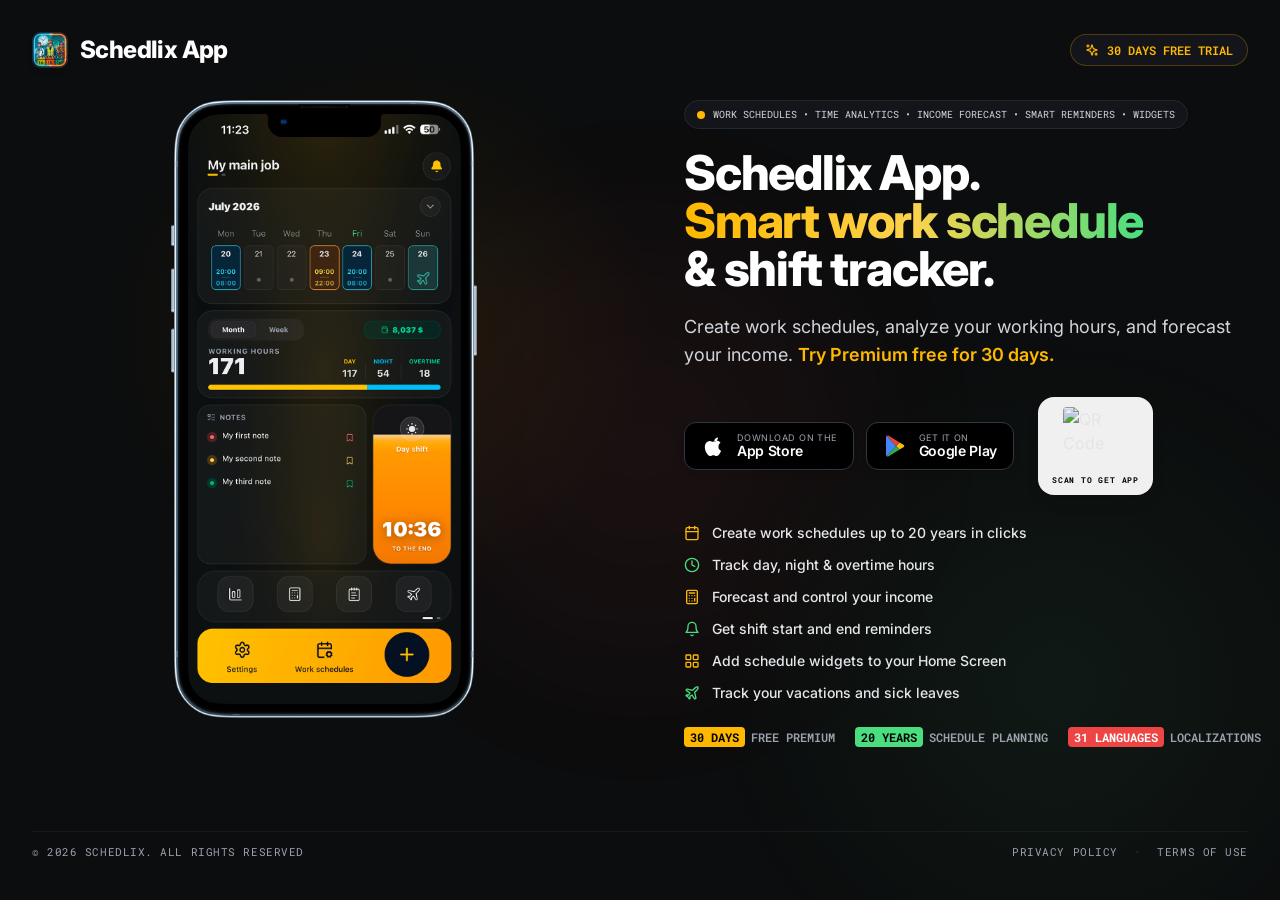
==== commit 934f4140: "Update index.html" ====
--- a/index.html
+++ b/index.html
@@ -271,7 +271,7 @@
                 </div>
                 <div class="stats-badge-item">
                     <span class="bg-red-500 text-white text-[8px] sm:text-xs px-1.5 py-0.5 rounded font-bold whitespace-nowrap">31 LANGUAGES</span>
-                    <span class="whitespace-nowrap">Supported</span>
+                    <span class="whitespace-nowrap">Localizations</span>
                 </div>
             </div>
 
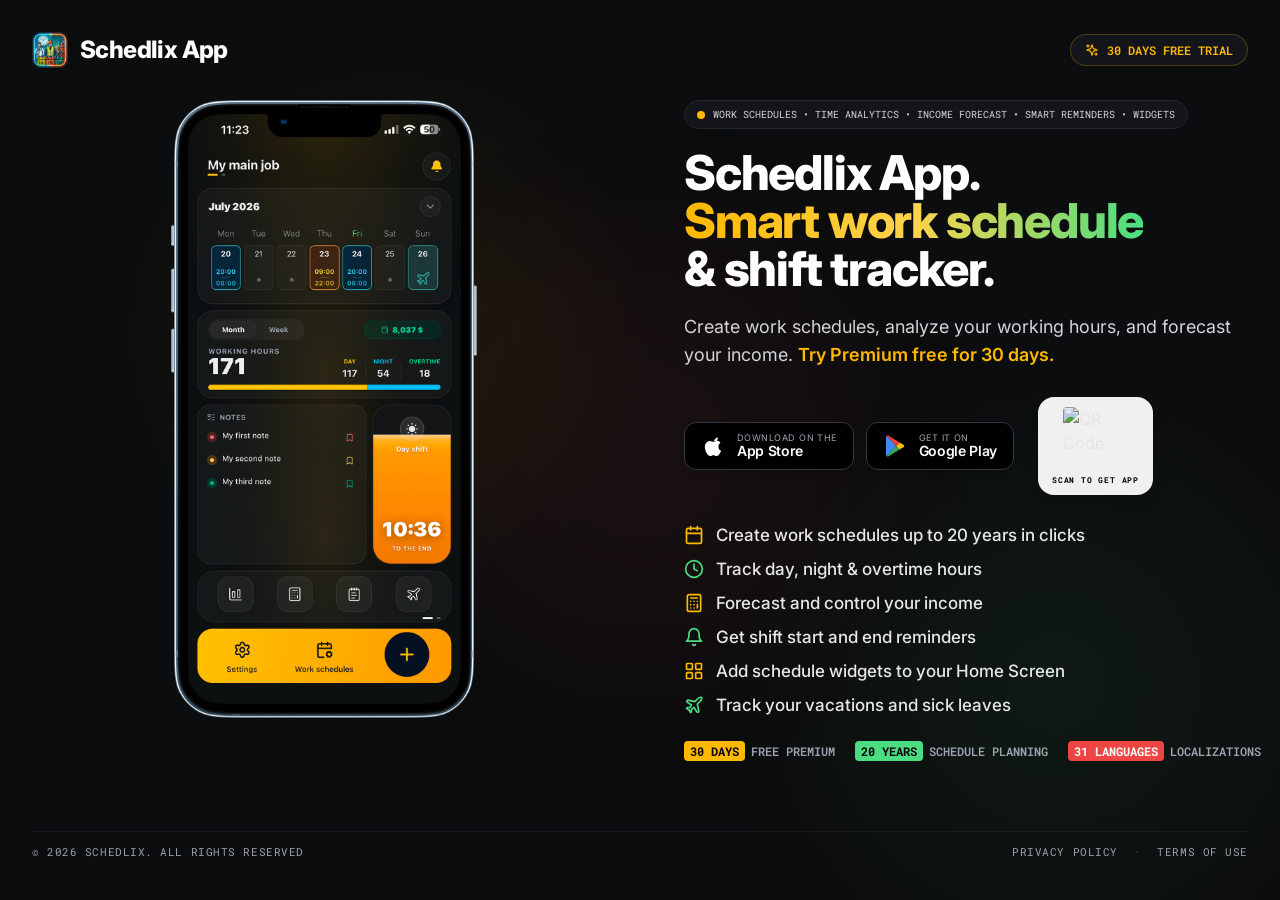
==== commit a876f094: "Update index.html" ====
--- a/index.html
+++ b/index.html
@@ -9,6 +9,7 @@
     <!-- Alternate Language Links for SEO -->
     <link rel="alternate" hreflang="en" href="https://schedlix-app.github.io/">
     <link rel="alternate" hreflang="uk" href="https://schedlix-app.github.io/ua/">
+    <link rel="alternate" hreflang="ru" href="https://schedlix-app.github.io/ru/">
     <link rel="alternate" hreflang="x-default" href="https://schedlix-app.github.io/">
 
     <!-- Mobile Status Bar & Theme Color (Matches Dark App Theme) -->
@@ -31,7 +32,7 @@
     <link rel="manifest" href="site.webmanifest">
 
     <!-- Production Compiled Stylesheet (0 render-blocking JS, instant render) -->
-    <link rel="stylesheet" href="style.css?v=2.0">
+    <link rel="stylesheet" href="style.css?v=2.1">
 
     <!-- Non-render-blocking Google Fonts with preconnect & async load -->
     <link rel="preconnect" href="https://fonts.googleapis.com">
@@ -232,29 +233,29 @@
             </div>
 
             <!-- Features List -->
-            <div class="flex flex-col gap-2.5 lg:gap-3 my-6 sm:my-0 sm:mb-5 lg:mb-6 max-w-xl w-fit mx-auto lg:mx-0">
-                <div class="flex items-center gap-3 text-sm text-gray-200">
-                    <svg class="w-4 h-4 text-app-yellow shrink-0" viewBox="0 0 24 24" fill="none" stroke="currentColor" stroke-width="2" stroke-linecap="round" stroke-linejoin="round"><path d="M8 2v4"/><path d="M16 2v4"/><rect width="18" height="18" x="3" y="4" rx="2"/><path d="M3 10h18"/></svg>
+            <div class="flex flex-col gap-2.5 lg:gap-3.5 my-6 sm:my-0 sm:mb-5 lg:mb-6 max-w-xl w-fit mx-auto lg:mx-0">
+                <div class="feature-item flex items-center gap-3 lg:gap-3.5 text-gray-200">
+                    <svg class="text-app-yellow shrink-0" viewBox="0 0 24 24" fill="none" stroke="currentColor" stroke-width="2" stroke-linecap="round" stroke-linejoin="round"><path d="M8 2v4"/><path d="M16 2v4"/><rect width="18" height="18" x="3" y="4" rx="2"/><path d="M3 10h18"/></svg>
                     <span class="font-medium">Create work schedules up to 20 years in clicks</span>
                 </div>
-                <div class="flex items-center gap-3 text-sm text-gray-200">
-                    <svg class="w-4 h-4 text-app-green shrink-0" viewBox="0 0 24 24" fill="none" stroke="currentColor" stroke-width="2" stroke-linecap="round" stroke-linejoin="round"><circle cx="12" cy="12" r="10"/><polyline points="12 6 12 12 16 14"/></svg>
+                <div class="feature-item flex items-center gap-3 lg:gap-3.5 text-gray-200">
+                    <svg class="text-app-green shrink-0" viewBox="0 0 24 24" fill="none" stroke="currentColor" stroke-width="2" stroke-linecap="round" stroke-linejoin="round"><circle cx="12" cy="12" r="10"/><polyline points="12 6 12 12 16 14"/></svg>
                     <span class="font-medium">Track day, night & overtime hours</span>
                 </div>
-                <div class="flex items-center gap-3 text-sm text-gray-200">
-                    <svg class="w-4 h-4 text-app-yellow shrink-0" viewBox="0 0 24 24" fill="none" stroke="currentColor" stroke-width="2" stroke-linecap="round" stroke-linejoin="round"><rect width="16" height="20" x="4" y="2" rx="2"/><line x1="8" x2="16" y1="6" y2="6"/><line x1="16" x2="16" y1="14" y2="18"/><path d="M16 10h.01"/><path d="M12 10h.01"/><path d="M8 10h.01"/><path d="M12 14h.01"/><path d="M8 14h.01"/><path d="M12 18h.01"/><path d="M8 18h.01"/></svg>
+                <div class="feature-item flex items-center gap-3 lg:gap-3.5 text-gray-200">
+                    <svg class="text-app-yellow shrink-0" viewBox="0 0 24 24" fill="none" stroke="currentColor" stroke-width="2" stroke-linecap="round" stroke-linejoin="round"><rect width="16" height="20" x="4" y="2" rx="2"/><line x1="8" x2="16" y1="6" y2="6"/><line x1="16" x2="16" y1="14" y2="18"/><path d="M16 10h.01"/><path d="M12 10h.01"/><path d="M8 10h.01"/><path d="M12 14h.01"/><path d="M8 14h.01"/><path d="M12 18h.01"/><path d="M8 18h.01"/></svg>
                     <span class="font-medium">Forecast and control your income</span>
                 </div>
-                <div class="flex items-center gap-3 text-sm text-gray-200">
-                    <svg class="w-4 h-4 text-app-green shrink-0" viewBox="0 0 24 24" fill="none" stroke="currentColor" stroke-width="2" stroke-linecap="round" stroke-linejoin="round"><path d="M6 8a6 6 0 0 1 12 0c0 7 3 9 3 9H3s3-2 3-9"/><path d="M10.3 21a1.94 1.94 0 0 0 3.4 0"/></svg>
+                <div class="feature-item flex items-center gap-3 lg:gap-3.5 text-gray-200">
+                    <svg class="text-app-green shrink-0" viewBox="0 0 24 24" fill="none" stroke="currentColor" stroke-width="2" stroke-linecap="round" stroke-linejoin="round"><path d="M6 8a6 6 0 0 1 12 0c0 7 3 9 3 9H3s3-2 3-9"/><path d="M10.3 21a1.94 1.94 0 0 0 3.4 0"/></svg>
                     <span class="font-medium">Get shift start and end reminders</span>
                 </div>
-                <div class="flex items-center gap-3 text-sm text-gray-200">
-                    <svg class="w-4 h-4 text-app-yellow shrink-0" viewBox="0 0 24 24" fill="none" stroke="currentColor" stroke-width="2" stroke-linecap="round" stroke-linejoin="round"><rect width="7" height="7" x="3" y="3" rx="1"/><rect width="7" height="7" x="14" y="3" rx="1"/><rect width="7" height="7" x="14" y="14" rx="1"/><rect width="7" height="7" x="3" y="14" rx="1"/></svg>
+                <div class="feature-item flex items-center gap-3 lg:gap-3.5 text-gray-200">
+                    <svg class="text-app-yellow shrink-0" viewBox="0 0 24 24" fill="none" stroke="currentColor" stroke-width="2" stroke-linecap="round" stroke-linejoin="round"><rect width="7" height="7" x="3" y="3" rx="1"/><rect width="7" height="7" x="14" y="3" rx="1"/><rect width="7" height="7" x="14" y="14" rx="1"/><rect width="7" height="7" x="3" y="14" rx="1"/></svg>
                     <span class="font-medium">Add schedule widgets to your Home Screen</span>
                 </div>
-                <div class="flex items-center gap-3 text-sm text-gray-200">
-                    <svg class="w-4 h-4 text-app-green shrink-0" viewBox="0 0 24 24" fill="none" stroke="currentColor" stroke-width="2" stroke-linecap="round" stroke-linejoin="round"><path d="M17.8 19.2 16 11l3.5-3.5C21 6 21.5 4 21 3c-1-.5-3 0-4.5 1.5L13 8 4.8 6.2c-.5-.1-.9.1-1.1.5l-.3.5c-.2.5-.1 1 .3 1.3L9 12l-2 3H4l-1 1 3 2 2 3 1-1v-3l3-2 3.5 5.3c.3.4.8.5 1.3.3l.5-.2c.4-.3.6-.7.5-1.2z"/></svg>
+                <div class="feature-item flex items-center gap-3 lg:gap-3.5 text-gray-200">
+                    <svg class="text-app-green shrink-0" viewBox="0 0 24 24" fill="none" stroke="currentColor" stroke-width="2" stroke-linecap="round" stroke-linejoin="round"><path d="M17.8 19.2 16 11l3.5-3.5C21 6 21.5 4 21 3c-1-.5-3 0-4.5 1.5L13 8 4.8 6.2c-.5-.1-.9.1-1.1.5l-.3.5c-.2.5-.1 1 .3 1.3L9 12l-2 3H4l-1 1 3 2 2 3 1-1v-3l3-2 3.5 5.3c.3.4.8.5 1.3.3l.5-.2c.4-.3.6-.7.5-1.2z"/></svg>
                     <span class="font-medium">Track your vacations and sick leaves</span>
                 </div>
             </div>
--- a/style.css
+++ b/style.css
@@ -145,3 +145,34 @@
     margin-bottom: 1.25rem;
   }
 }
+
+.feature-item {
+  font-size: 0.875rem;
+  line-height: 1.25rem;
+}
+.feature-item svg {
+  width: 1rem;
+  height: 1rem;
+  flex-shrink: 0;
+}
+@media (min-width: 1024px) {
+  .feature-item {
+    font-size: 0.975rem;
+    line-height: 1.45rem;
+  }
+  .feature-item svg {
+    width: 1.2rem;
+    height: 1.2rem;
+  }
+}
+@media (min-width: 1280px) {
+  .feature-item {
+    font-size: 1.0625rem;
+    line-height: 1.5rem;
+  }
+  .feature-item svg {
+    width: 1.25rem;
+    height: 1.25rem;
+  }
+}
+
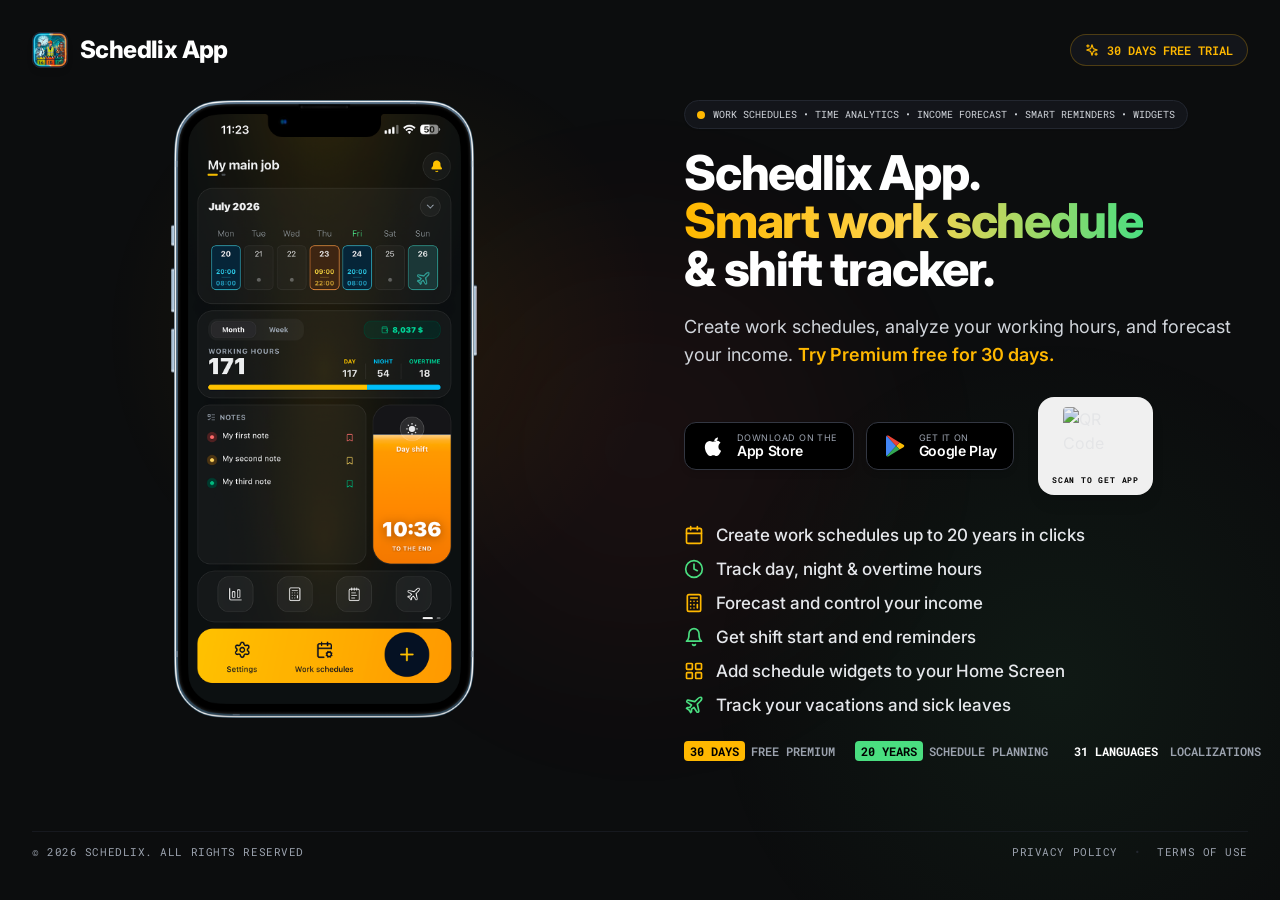
==== commit f5c240ca: "Update index.html" ====
--- a/index.html
+++ b/index.html
@@ -32,7 +32,7 @@
     <link rel="manifest" href="site.webmanifest">
 
     <!-- Production Compiled Stylesheet (0 render-blocking JS, instant render) -->
-    <link rel="stylesheet" href="style.css?v=2.1">
+    <link rel="stylesheet" href="style.css?v=2.6">
 
     <!-- Non-render-blocking Google Fonts with preconnect & async load -->
     <link rel="preconnect" href="https://fonts.googleapis.com">
@@ -143,7 +143,7 @@
         <div class="w-full lg:w-1/2 flex flex-col items-center justify-center shrink-0 my-0 py-0">
             <div class="phone-slideshow-container flex items-center justify-center relative -mx-4 sm:mx-auto my-0 py-0 w-[calc(100%+2rem)] sm:w-full">
                 <img id="mockup1" src="ENG/mockup1.png" alt="Schedlix App Screen" fetchpriority="high" decoding="sync" width="1114" height="1764" class="mockup-img absolute inset-0 w-full h-full object-contain object-top transition-opacity duration-700 ease-in-out opacity-100 z-10" style="opacity: 1;">
-                <img id="mockup2" src="ENG/mockup2.png" alt="Schedlix App Screen" decoding="async" width="1114" height="1764" class="mockup-img absolute inset-0 w-full h-full object-contain object-top transition-opacity duration-700 ease-in-out opacity-0 z-10" style="opacity: 0;">
+                <img id="mockup2" alt="Schedlix App Screen" decoding="async" width="1114" height="1764" class="mockup-img absolute inset-0 w-full h-full object-contain object-top transition-opacity duration-700 ease-in-out opacity-0 z-10" style="opacity: 0;">
             </div>
 
             <!-- Mobile-Only Download Badges (Immediately Below Mockup) -->
@@ -271,7 +271,7 @@
                     <span class="whitespace-nowrap">Schedule Planning</span>
                 </div>
                 <div class="stats-badge-item">
-                    <span class="bg-red-500 text-white text-[8px] sm:text-xs px-1.5 py-0.5 rounded font-bold whitespace-nowrap">31 LANGUAGES</span>
+                    <span class="bg-red-600 text-white text-[8px] sm:text-xs px-1.5 py-0.5 rounded font-bold whitespace-nowrap">31 LANGUAGES</span>
                     <span class="whitespace-nowrap">Localizations</span>
                 </div>
             </div>
@@ -293,22 +293,45 @@
     <script>
         const totalMockups = 11;
         const preloadedImages = [];
-
-        // Preload all 11 mockups into browser cache from ENG folder
-        for (let i = 1; i <= totalMockups; i++) {
-            const img = new Image();
-            img.src = `ENG/mockup${i}.png`;
-            preloadedImages.push(img);
-        }
-
         let currentIndex = 0;
         let activeElement = 1;
         const imgEl1 = document.getElementById('mockup1');
         const imgEl2 = document.getElementById('mockup2');
+        const mockupFolder = 'ENG';
+
+        // Non-blocking lazy background preloader: runs only after the page has fully loaded
+        function startLazyPreloading() {
+            let nextToLoad = 2;
+            function preloadNext() {
+                if (nextToLoad > totalMockups) return;
+                const img = new Image();
+                img.onload = img.onerror = () => {
+                    preloadedImages.push(img);
+                    nextToLoad++;
+                    if ('requestIdleCallback' in window) {
+                        requestIdleCallback(preloadNext, { timeout: 1500 });
+                    } else {
+                        setTimeout(preloadNext, 300);
+                    }
+                };
+                img.src = `${mockupFolder}/mockup${nextToLoad}.png`;
+            }
+            if ('requestIdleCallback' in window) {
+                requestIdleCallback(preloadNext, { timeout: 2000 });
+            } else {
+                setTimeout(preloadNext, 1000);
+            }
+        }
+
+        if (document.readyState === 'complete') {
+            startLazyPreloading();
+        } else {
+            window.addEventListener('load', startLazyPreloading, { once: true });
+        }
 
         function switchSlide() {
             const nextIndex = (currentIndex + 1) % totalMockups;
-            const nextSrc = `ENG/mockup${nextIndex + 1}.png`;
+            const nextSrc = `${mockupFolder}/mockup${nextIndex + 1}.png`;
 
             if (activeElement === 1) {
                 imgEl2.src = nextSrc;
--- a/style.css
+++ b/style.css
@@ -176,3 +176,16 @@
   }
 }
 
+.hero-desc {
+  max-width: 100%;
+}
+@media (min-width: 1024px) {
+  .hero-desc {
+    max-width: 620px;
+    width: 100%;
+  }
+}
+
+
+
+
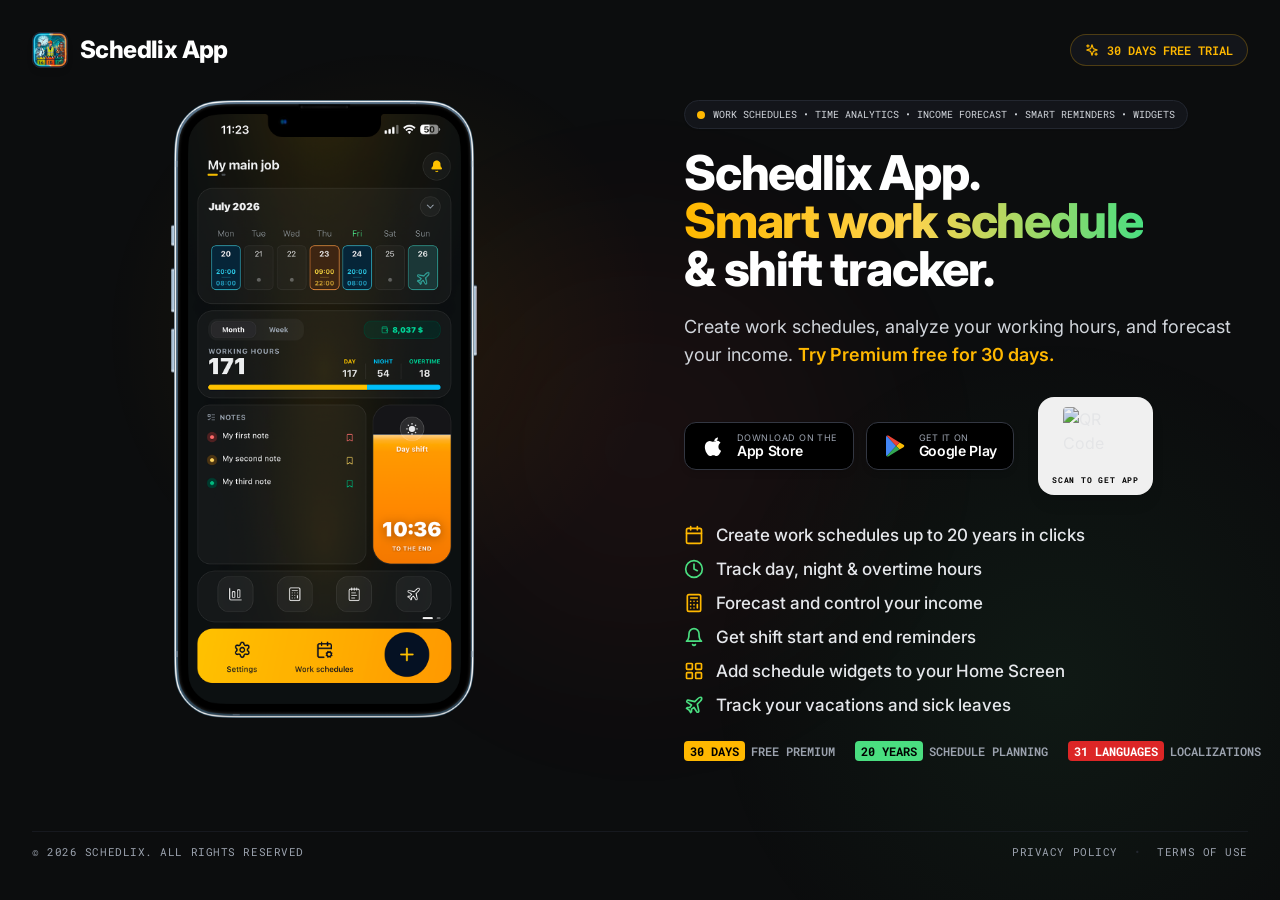
==== commit a6535519: "Update index.html" ====
--- a/index.html
+++ b/index.html
@@ -21,8 +21,9 @@
     <meta name="apple-mobile-web-app-status-bar-style" content="black-translucent">
     <meta name="msapplication-navbutton-color" content="#0c0d0e">
 
-    <!-- Preload Hero LCP Image -->
-    <link rel="preload" as="image" href="ENG/mockup1.png" type="image/png" fetchpriority="high">
+    <!-- Preload Hero LCP Image (WebP on mobile <1024px, PNG on desktop) -->
+    <link rel="preload" as="image" href="ENG/mockup1.webp" type="image/webp" media="(max-width: 1023px)" fetchpriority="high">
+    <link rel="preload" as="image" href="ENG/mockup1.png" type="image/png" media="(min-width: 1024px)" fetchpriority="high">
 
     <!-- Favicon & App Icons -->
     <link rel="icon" type="image/x-icon" href="favicon.ico">
@@ -142,7 +143,11 @@
         <!-- Left Side (Desktop) / 2nd Element (Mobile): Phone Mockup Slideshow -->
         <div class="w-full lg:w-1/2 flex flex-col items-center justify-center shrink-0 my-0 py-0">
             <div class="phone-slideshow-container flex items-center justify-center relative -mx-4 sm:mx-auto my-0 py-0 w-[calc(100%+2rem)] sm:w-full">
-                <img id="mockup1" src="ENG/mockup1.png" alt="Schedlix App Screen" fetchpriority="high" decoding="sync" width="1114" height="1764" class="mockup-img absolute inset-0 w-full h-full object-contain object-top transition-opacity duration-700 ease-in-out opacity-100 z-10" style="opacity: 1;">
+                <picture id="mockup1" class="mockup-img absolute inset-0 w-full h-full transition-opacity duration-700 ease-in-out opacity-100 z-10" style="opacity: 1;">
+                    <source media="(max-width: 1023px)" srcset="ENG/mockup1.webp" type="image/webp">
+                    <source media="(min-width: 1024px)" srcset="ENG/mockup1.png" type="image/png">
+                    <img id="mockup1-img" src="ENG/mockup1.png" alt="Schedlix App Screen" fetchpriority="high" decoding="sync" width="1114" height="1764" class="w-full h-full object-contain object-top">
+                </picture>
                 <img id="mockup2" alt="Schedlix App Screen" decoding="async" width="1114" height="1764" class="mockup-img absolute inset-0 w-full h-full object-contain object-top transition-opacity duration-700 ease-in-out opacity-0 z-10" style="opacity: 0;">
             </div>
 
@@ -295,7 +300,8 @@
         const preloadedImages = [];
         let currentIndex = 0;
         let activeElement = 1;
-        const imgEl1 = document.getElementById('mockup1');
+        const picEl1 = document.getElementById('mockup1');
+        const imgEl1 = document.getElementById('mockup1-img');
         const imgEl2 = document.getElementById('mockup2');
         const mockupFolder = 'ENG';
 
@@ -336,11 +342,13 @@
             if (activeElement === 1) {
                 imgEl2.src = nextSrc;
                 imgEl2.style.opacity = '1';
-                imgEl1.style.opacity = '0';
+                picEl1.style.opacity = '0';
                 activeElement = 2;
             } else {
                 imgEl1.src = nextSrc;
-                imgEl1.style.opacity = '1';
+                const sources = picEl1.querySelectorAll('source');
+                sources.forEach(s => s.srcset = nextSrc);
+                picEl1.style.opacity = '1';
                 imgEl2.style.opacity = '0';
                 activeElement = 1;
             }
--- a/style.css
+++ b/style.css
@@ -78,8 +78,8 @@
 
 .rounded-lg { border-radius: 0.5rem; }
 .rounded-md { border-radius: 0.375rem; }
-.bg-app-red { background-color: #ef4444; }
-.bg-red-500 { background-color: #ef4444; }
+.bg-app-red { background-color: #dc2626; }
+.bg-red-500, .bg-red-600 { background-color: #dc2626; }
 
 .stats-badges-row {
   display: flex;
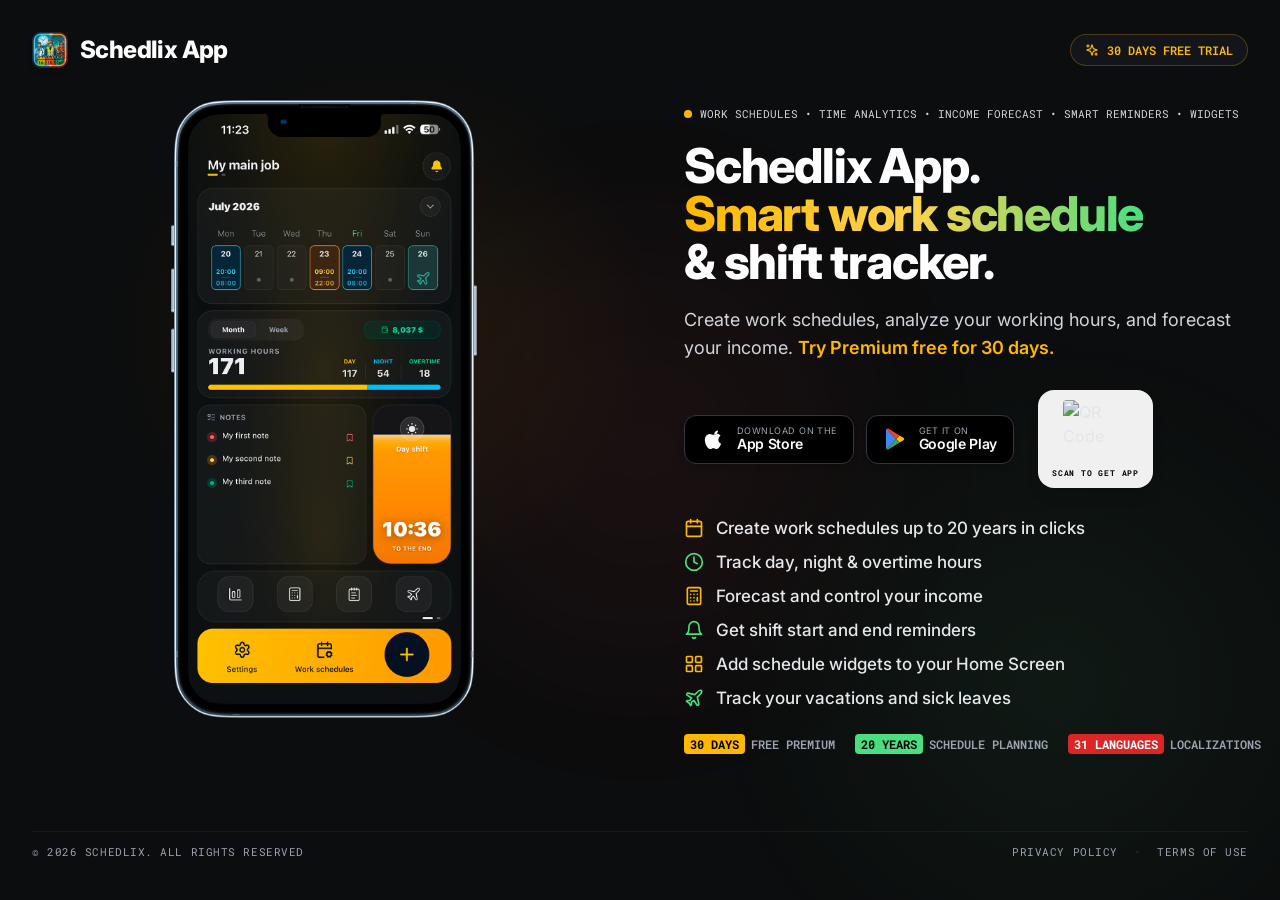
==== commit 29f2f50e: "Update index.html" ====
--- a/index.html
+++ b/index.html
@@ -185,7 +185,7 @@
             
             <!-- Desktop-Only Text Header -->
             <div class="hidden lg:block">
-                <div class="inline-flex items-center gap-2 px-3 py-1.5 rounded-full bg-app-panel/90 border border-app-border text-[10px] xl:text-[11px] font-mono text-gray-300 uppercase tracking-normal mb-4 lg:mb-5 shadow-sm whitespace-nowrap">
+                <div class="inline-flex items-center gap-2 text-[11px] xl:text-xs font-mono text-gray-300 uppercase tracking-normal mb-4 lg:mb-5 whitespace-nowrap">
                     <span class="w-2 h-2 rounded-full bg-app-yellow animate-pulse shrink-0"></span>
                     <span>Work Schedules • Time Analytics • Income Forecast • Smart Reminders • Widgets</span>
                 </div>
